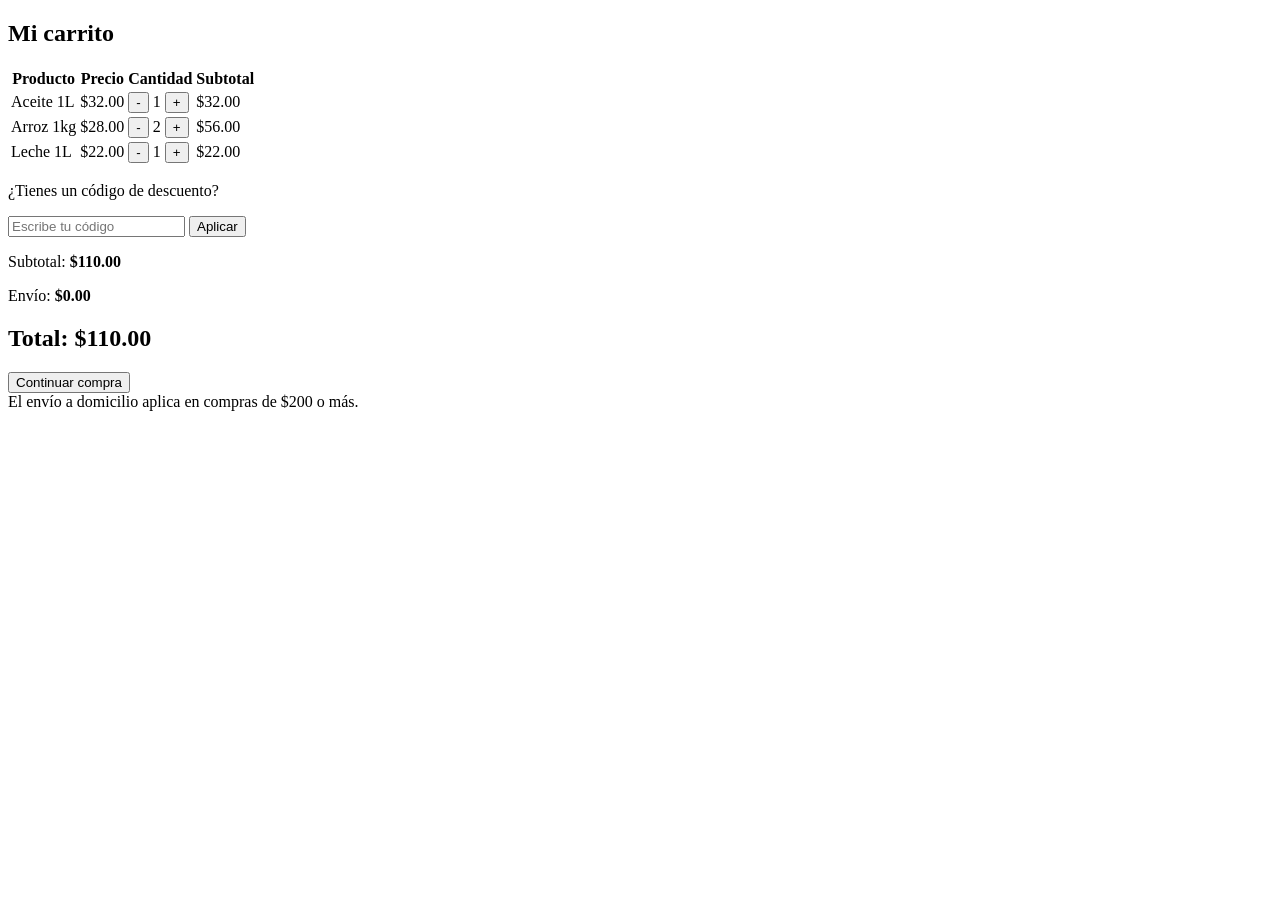
==== Carrito/carrito.html @ 43320b3c "Se modifico el header y estilos de la pagina" ====
<!DOCTYPE html>
<html lang="es">
<head>
    <meta charset="UTF-8">
    <title>Carrito de compras</title>
    <link rel="stylesheet" href="/Proyecto Tienda/PaginaTienda/estilos/estiloCarrito.css">
</head>
<body>

    <section class="contenedor-carrito">

        <h1>Mi carrito</h1>

        <table>
            <tr>
                <th>Producto</th>
                <th>Precio</th>
                <th>Cantidad</th>
                <th>Subtotal</th>
            </tr>

            <tr>
                <td>Aceite 1L</td>
                <td>$32.00</td>
                <td>
                    <button>-</button>
                    <span>1</span>
                    <button>+</button>
                </td>
                <td>$32.00</td>
            </tr>

            <tr>
                <td>Arroz 1kg</td>
                <td>$28.00</td>
                <td>
                    <button>-</button>
                    <span>2</span>
                    <button>+</button>
                </td>
                <td>$56.00</td>
            </tr>

            <tr>
                <td>Leche 1L</td>
                <td>$22.00</td>
                <td>
                    <button>-</button>
                    <span>1</span>
                    <button>+</button>
                </td>
                <td>$22.00</td>
            </tr>
        </table>

        <div class="zona-inferior">
            <div class="cupon">
                <p>¿Tienes un código de descuento?</p>
                <input type="text" placeholder="Escribe tu código">
                <button>Aplicar</button>
            </div>

            <div class="resumen">
                <p>Subtotal: <strong>$110.00</strong></p>
                <p>Envío: <strong>$0.00</strong></p>
                <h2>Total: <span>$110.00</span></h2>
            </div>
        </div>

        <button class="btn-comprar">Continuar compra</button>

        <div class="aviso">
            El envío a domicilio aplica en compras de $200 o más.
        </div>

    </section>

</body>
</html>
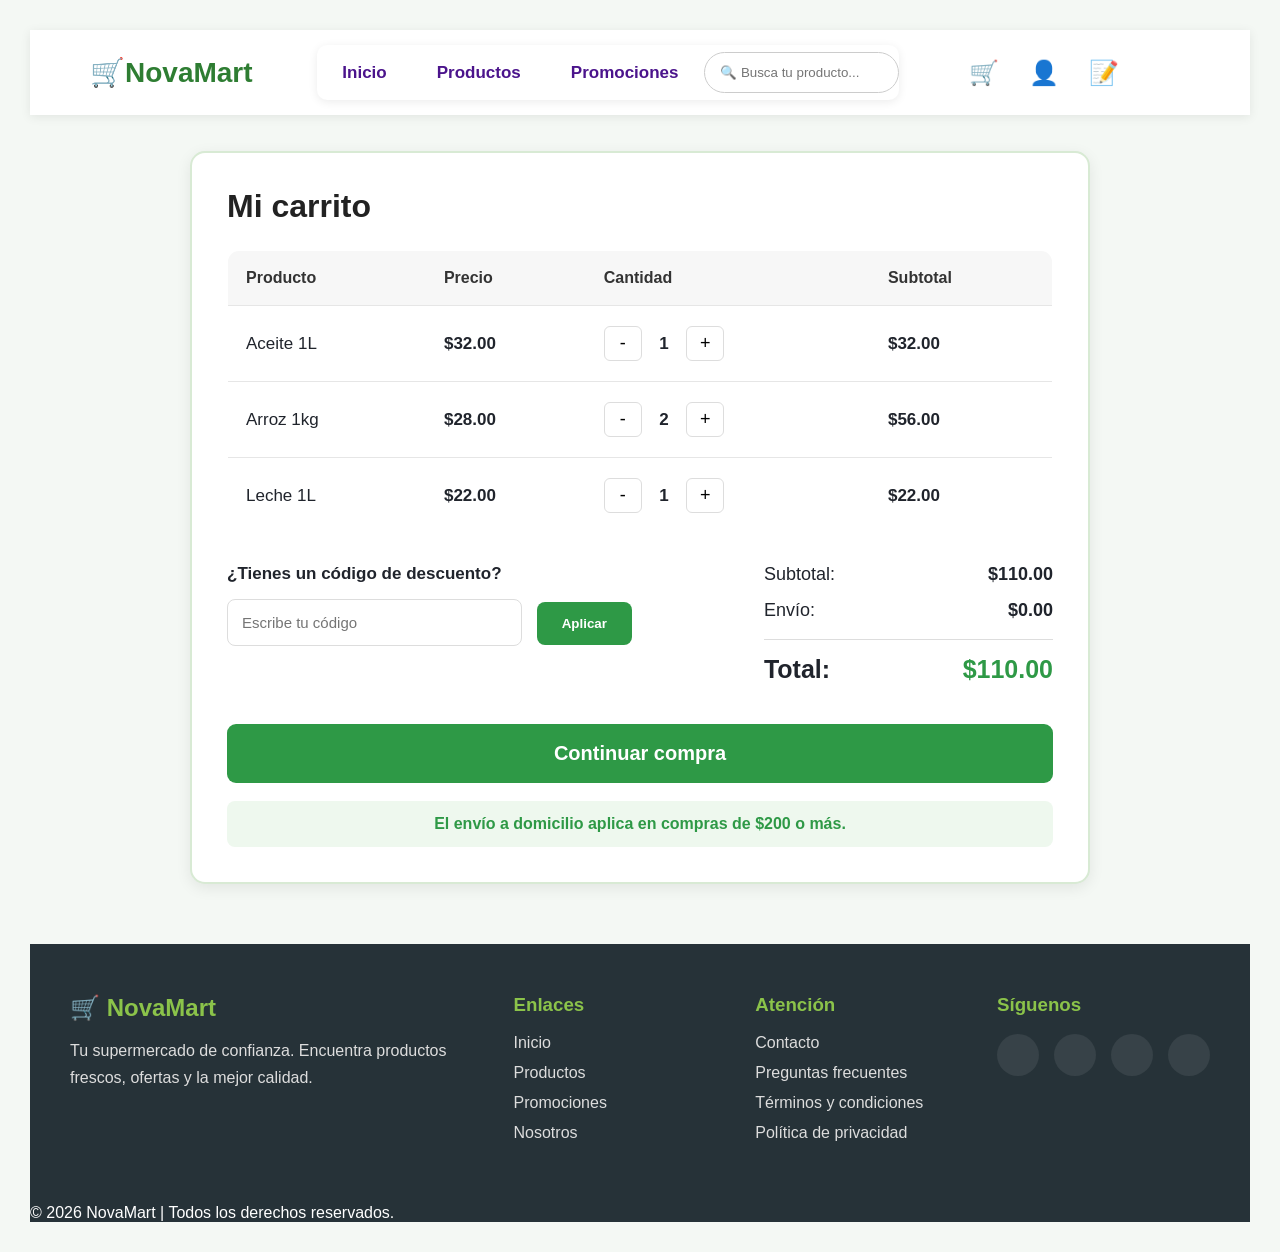
==== commit b782eb81: "Añadí pag promociones y demás mejoras" ====
--- a/Carrito/carrito.html
+++ b/Carrito/carrito.html
@@ -3,9 +3,12 @@
 <head>
     <meta charset="UTF-8">
     <title>Carrito de compras</title>
-    <link rel="stylesheet" href="/Proyecto Tienda/PaginaTienda/estilos/estiloCarrito.css">
+    <link rel="stylesheet" href="/estilos/estiloCarrito.css">
 </head>
 <body>
+            <div id="header-placeholder"></div>
+            <br></br>
+
 
     <section class="contenedor-carrito">
 
@@ -76,4 +79,21 @@
     </section>
 
 </body>
+<div id="footer-placeholder"></div>
+
+    <script>
+        fetch('../PagHeader/header.html')
+        .then(response => response.text())
+        .then(data => {
+            document.getElementById('header-placeholder').innerHTML = data;
+        })
+    </script>
+
+    <script>
+        fetch('../PagHeader/footer.html')
+        .then(response => response.text())
+        .then(data => {
+            document.getElementById('footer-placeholder').innerHTML = data;
+        })
+    </script>
 </html>
--- a/estilos/estiloCarrito.css
+++ b/estilos/estiloCarrito.css
@@ -0,0 +1,212 @@
+* {
+    margin: 0;
+    padding: 0;
+    box-sizing: border-box;
+}
+
+body {
+    font-family: Arial, Helvetica, sans-serif;
+    background-color: #f3f8f1;
+    color: #222;
+    padding: 30px;
+}
+
+/* Contenedor principal */
+.contenedor-carrito {
+    max-width: 900px;
+    margin: auto;
+    background-color: white;
+    padding: 35px;
+    border-radius: 15px;
+    border: 2px solid #d8ead4;
+    box-shadow: 0 4px 15px rgba(0, 0, 0, 0.08);
+}
+
+.contenedor-carrito h1 {
+    font-size: 32px;
+    margin-bottom: 25px;
+    color: #222;
+}
+
+table {
+    width: 100%;
+    border-collapse: collapse;
+    border: 1px solid #e5e5e5;
+    border-radius: 12px;
+    overflow: hidden;
+    margin-bottom: 30px;
+}
+
+th {
+    background-color: #f7f7f7;
+    color: #333;
+    text-align: left;
+    padding: 18px;
+    font-size: 16px;
+}
+
+td {
+    padding: 20px 18px;
+    border-top: 1px solid #e6e6e6;
+    font-size: 17px;
+    vertical-align: middle;
+}
+
+td:nth-child(2),
+td:nth-child(4) {
+    font-weight: bold;
+}
+
+
+td button {
+    width: 38px;
+    height: 35px;
+    border: 1px solid #ddd;
+    background-color: white;
+    font-size: 18px;
+    cursor: pointer;
+    border-radius: 6px;
+}
+
+td button:hover {
+    background-color: #eaf5ea;
+}
+
+td span {
+    display: inline-block;
+    width: 35px;
+    text-align: center;
+    font-weight: bold;
+}
+
+
+.zona-inferior {
+    display: flex;
+    justify-content: space-between;
+    gap: 30px;
+    margin-top: 25px;
+    margin-bottom: 30px;
+}
+
+
+.cupon {
+    width: 55%;
+}
+
+.cupon p {
+    font-weight: bold;
+    margin-bottom: 15px;
+    font-size: 17px;
+}
+
+.cupon input {
+    width: 65%;
+    padding: 14px;
+    border: 1px solid #ddd;
+    border-radius: 8px;
+    font-size: 15px;
+    outline: none;
+}
+
+.cupon input:focus {
+    border-color: #2e9946;
+}
+
+.cupon button {
+    padding: 14px 25px;
+    margin-left: 10px;
+    border: none;
+    background-color: #2e9946;
+    color: white;
+    font-weight: bold;
+    border-radius: 8px;
+    cursor: pointer;
+}
+
+.cupon button:hover {
+    background-color: #247c38;
+}
+
+.resumen {
+    width: 35%;
+    font-size: 18px;
+}
+
+.resumen p {
+    display: flex;
+    justify-content: space-between;
+    margin-bottom: 15px;
+}
+
+.resumen h2 {
+    display: flex;
+    justify-content: space-between;
+    margin-top: 18px;
+    padding-top: 15px;
+    border-top: 1px solid #ddd;
+    font-size: 25px;
+}
+
+.resumen span {
+    color: #2e9946;
+}
+
+/* Botón comprar */
+.btn-comprar {
+    width: 100%;
+    padding: 18px;
+    background-color: #2e9946;
+    color: white;
+    border: none;
+    border-radius: 9px;
+    font-size: 20px;
+    font-weight: bold;
+    cursor: pointer;
+    margin-top: 10px;
+}
+
+.btn-comprar:hover {
+    background-color: #247c38;
+}
+
+/* Aviso */
+.aviso {
+    margin-top: 18px;
+    background-color: #eef8ee;
+    color: #2e9946;
+    padding: 14px;
+    border-radius: 8px;
+    text-align: center;
+    font-weight: bold;
+}
+
+/* Responsive */
+@media (max-width: 700px) {
+    .zona-inferior {
+        flex-direction: column;
+    }
+
+    .cupon,
+    .resumen {
+        width: 100%;
+    }
+
+    .cupon input {
+        width: 100%;
+        margin-bottom: 10px;
+    }
+
+    .cupon button {
+        width: 100%;
+        margin-left: 0;
+    }
+
+    table {
+        font-size: 14px;
+    }
+
+    th,
+    td {
+        padding: 12px;
+    }
+}
